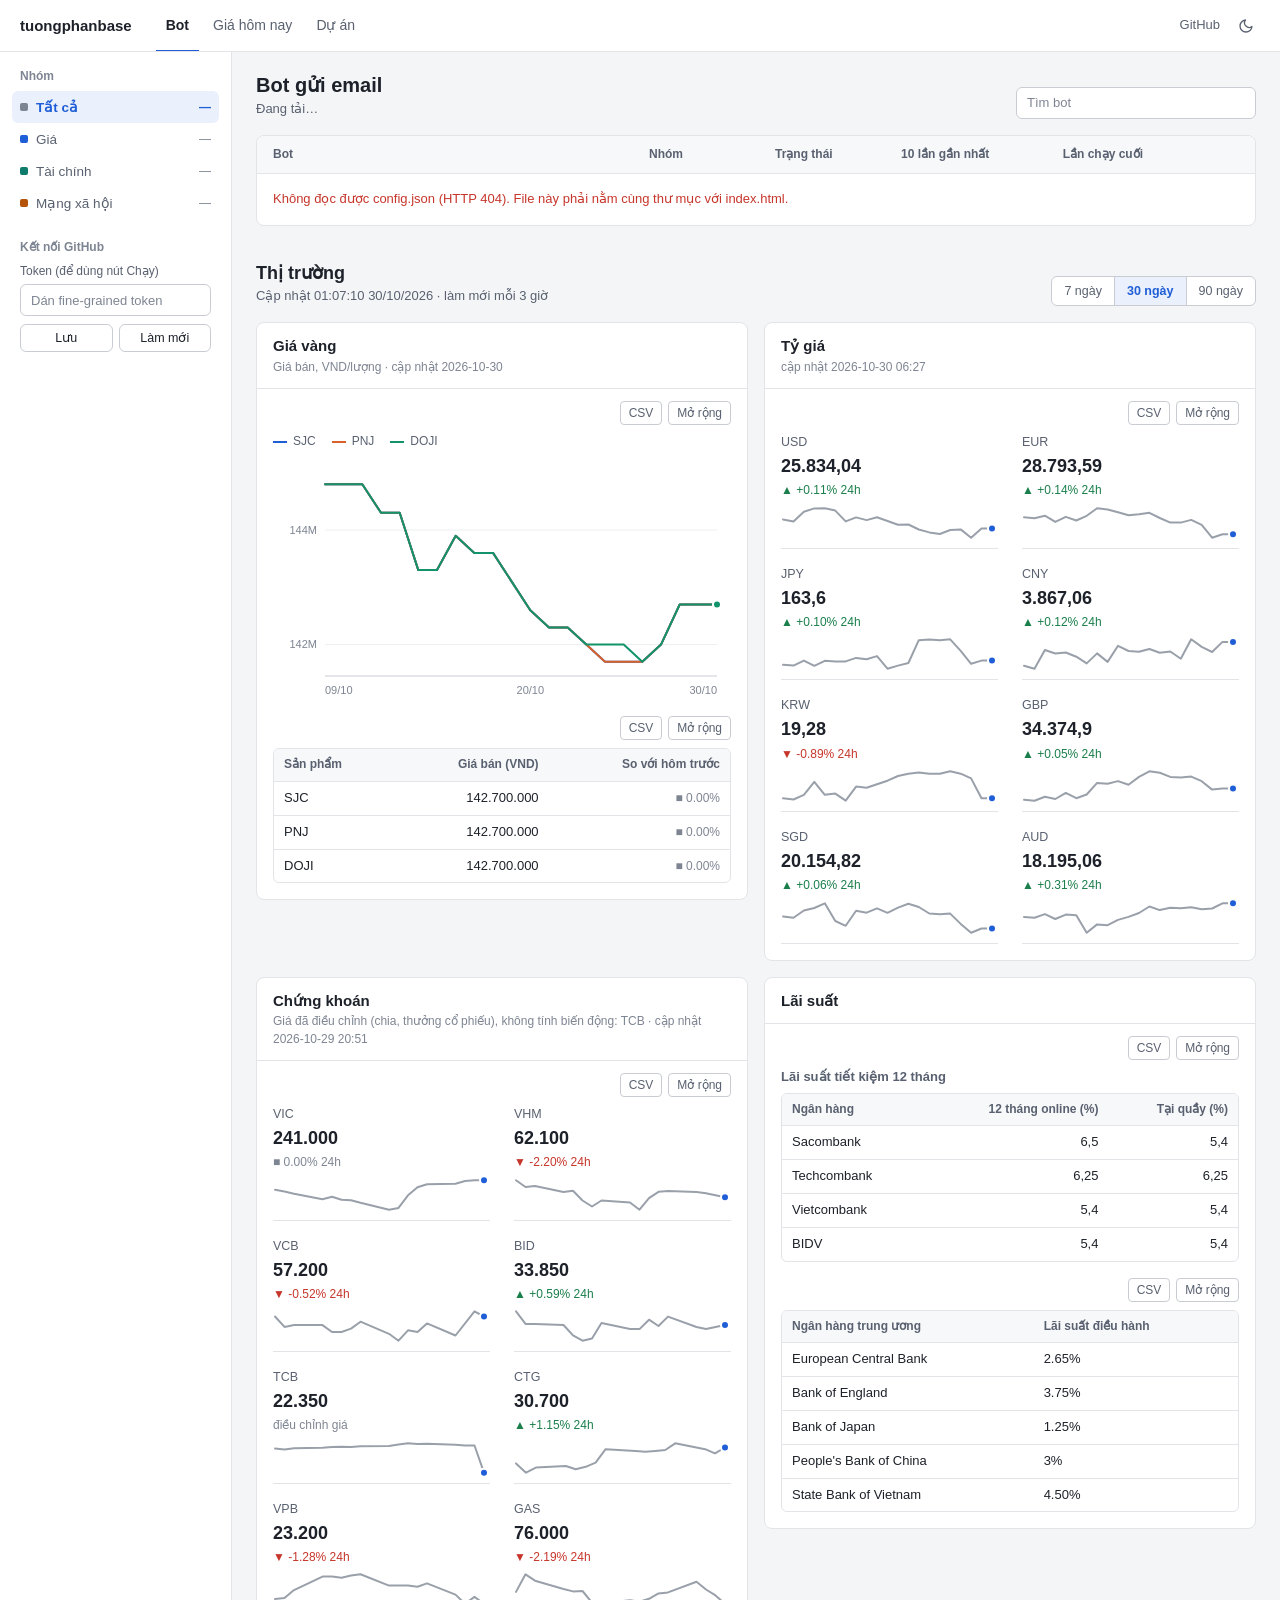
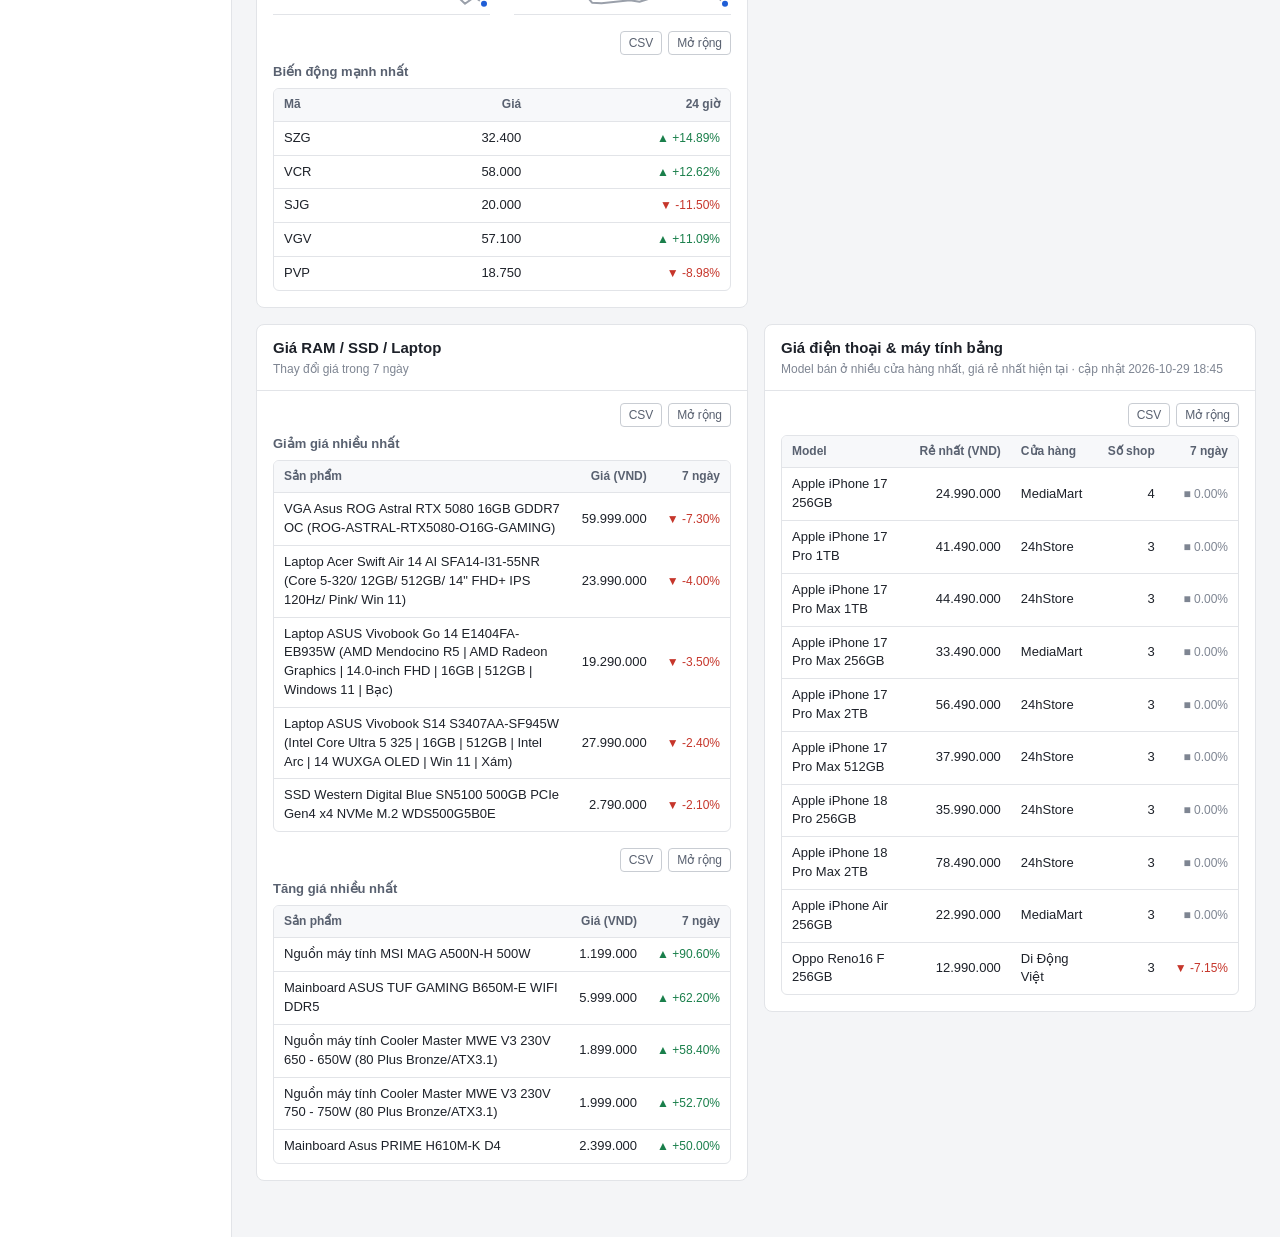
==== index.html @ ab90515a "Redesign the dashboard pages with a plainer business-app look - One app bar with Bot / Giá hôm nay /" ====
<!DOCTYPE html>
<html lang="vi">
<head>
<meta charset="UTF-8">
<meta name="viewport" content="width=device-width, initial-scale=1.0">
<title>Bot gửi email</title>
<link rel="stylesheet" href="theme.css">
<link rel="stylesheet" href="markets.css">
<style>
/* ---------- Shell: sidebar + main ---------- */
.app-shell{display:flex;align-items:flex-start;}
.sidebar{
  width:232px;flex-shrink:0;align-self:stretch;
  padding:16px 12px;background:var(--bg);border-right:1px solid var(--border);
  min-height:calc(100vh - 52px);
}
.sidebar-section + .sidebar-section{margin-top:20px;}
.sidebar-label{font-size:12px;font-weight:600;color:var(--text-tertiary);padding:0 8px;margin:0 0 6px;}
.nav-item{
  display:flex;align-items:center;gap:8px;
  height:32px;padding:0 8px;border-radius:var(--radius-md);
  font-size:13.5px;color:var(--text-secondary);cursor:pointer;text-decoration:none;user-select:none;
}
.nav-item:hover{background:var(--surface-alt);color:var(--text);}
.nav-item .dot{width:8px;height:8px;border-radius:2px;flex-shrink:0;background:var(--text-tertiary);}
.nav-item.price .dot{background:var(--cat-price);}
.nav-item.finance .dot{background:var(--cat-finance);}
.nav-item.social .dot{background:var(--cat-social);}
.nav-item.active{background:var(--brand-tint);color:var(--brand);font-weight:600;}
.nav-item .count{margin-left:auto;font-size:12px;color:var(--text-tertiary);font-variant-numeric:tabular-nums;}
.nav-item.active .count{color:var(--brand);}

.sidebar-token{padding:0 8px;}
.sidebar-token label{display:block;font-size:12px;color:var(--text-secondary);margin-bottom:4px;}
.side-actions{display:flex;gap:6px;margin-top:8px;}
.side-actions .btn{flex:1;}
.side-help{font-size:12px;color:var(--text-tertiary);margin:8px 0 0;line-height:1.45;}

.main-content{flex:1;min-width:0;}
.wrap{padding:20px 24px 56px;max-width:1240px;}

.search{width:240px;}

/* ---------- Filter tabs (mobile replacement for the sidebar) ---------- */
.filter-tabs{display:none;gap:6px;margin-bottom:12px;overflow-x:auto;}
.filter-tabs .tab{
  font-family:var(--font-body);font-size:13px;color:var(--text-secondary);
  background:var(--bg);border:1px solid var(--border-strong);border-radius:var(--radius-md);
  height:30px;padding:0 12px;cursor:pointer;white-space:nowrap;
}
.filter-tabs .tab.active{color:var(--brand);background:var(--brand-tint);border-color:var(--brand);font-weight:600;}

/* ---------- Bot table ---------- */
.table-card{background:var(--bg);border:1px solid var(--border);border-radius:var(--radius-lg);overflow:hidden;}
.table-scroll{overflow-x:auto;}
.board-wrap{min-width:760px;}
.table-head, .row{display:grid;grid-template-columns:minmax(220px,2.4fr) 110px 110px 120px 110px 76px;gap:16px;align-items:center;padding:0 16px;}
.table-head{
  height:38px;background:var(--surface-alt);border-bottom:1px solid var(--border);
  font-size:12px;font-weight:600;color:var(--text-secondary);
}
.th-sort{cursor:pointer;user-select:none;display:flex;align-items:center;gap:4px;}
.th-sort:hover{color:var(--text);}
.th-sort-right{justify-content:flex-end;}
.sort-arrow{font-size:9px;}
.th-sort.sort-active{color:var(--text);}

.row{padding-top:10px;padding-bottom:10px;border-bottom:1px solid var(--border);}
.row:last-child{border-bottom:none;}
.row:hover{background:var(--surface-alt);}

.cell-bot{min-width:0;}
.name{font-size:14px;font-weight:500;}
.name a{color:var(--text);text-decoration:none;}
.name a:hover{color:var(--brand);text-decoration:underline;}
.meta{font-size:12px;color:var(--text-tertiary);margin-top:2px;}
.skeleton{display:inline-block;height:10px;border-radius:2px;background:var(--surface-alt);vertical-align:middle;}

.mail-line{
  font-size:12px;color:var(--text-secondary);margin-top:3px;
  cursor:pointer;display:flex;align-items:center;gap:5px;max-width:100%;
}
.mail-line:hover{color:var(--brand);}
.mail-line .ico{color:var(--text-tertiary);flex-shrink:0;display:inline-flex;}
.mail-line .subj{overflow:hidden;text-overflow:ellipsis;white-space:nowrap;}
.mail-line.empty{display:none;}

.cat{display:flex;align-items:center;gap:7px;font-size:13px;color:var(--text);white-space:nowrap;}
.cat .dot{width:8px;height:8px;border-radius:2px;flex-shrink:0;background:var(--text-tertiary);}
.cat.price .dot{background:var(--cat-price);}
.cat.finance .dot{background:var(--cat-finance);}
.cat.social .dot{background:var(--cat-social);}

.history{display:flex;gap:2px;align-items:flex-end;height:16px;}
.history i{display:block;width:8px;height:16px;border-radius:1px;background:var(--border);}
.history i.success{background:var(--success);}
.history i.failure{background:var(--danger);}

.cell-time{font-size:13px;color:var(--text-secondary);text-align:right;white-space:nowrap;}
.run-btn{justify-self:end;}

.mail-panel{
  grid-column:1 / -1;display:none;
  margin:10px 0 2px;padding:12px 14px;
  background:var(--surface-alt);border:1px solid var(--border);border-radius:var(--radius-md);
  font-size:13px;line-height:1.6;
}
.mail-panel.open{display:block;}
.mail-panel .subject{color:var(--text);font-weight:600;margin-bottom:4px;}
.mail-panel .body-text{color:var(--text-secondary);white-space:pre-wrap;}
.mail-panel .sent{color:var(--text-tertiary);font-size:12px;margin-top:8px;}

.empty-state{
  display:none;text-align:center;padding:40px 24px;
  background:var(--bg);border:1px solid var(--border);border-radius:var(--radius-lg);
  font-size:13px;color:var(--text-secondary);
}
.empty-state .btn{margin-top:12px;}
.load-error{padding:16px;color:var(--danger);font-size:13px;}

/* ---------- Responsive ---------- */
@media (max-width:760px){
  .app-shell{display:flex;flex-direction:column;}
  .main-content{order:1;}
  .sidebar{order:2;width:auto;min-height:0;border-right:none;border-top:1px solid var(--border);padding:16px;}
  .board-wrap{min-width:0;}
  .table-head, .row{grid-template-columns:minmax(0,1fr) auto auto;gap:12px;padding-left:12px;padding-right:12px;}
  .col-cat, .col-hist, .col-run{display:none !important;}
  .views-section{display:none;}
  .filter-tabs{display:flex;}
  .wrap{padding:16px 16px 48px;}
  .search{width:100%;}
  .page-head > div{width:100%;}
}
</style>
</head>
<body>

<header class="appbar">
  <a class="appbar-name" href="./">tuongphanbase</a>
  <nav class="appbar-tabs" aria-label="Trang">
    <a href="./" aria-current="page">Bot</a>
    <a href="prices.html">Giá hôm nay</a>
    <a href="projects.html">Dự án</a>
  </nav>
  <div class="appbar-right">
    <a class="appbar-link" id="ghOrgLink" href="#" target="_blank" rel="noopener">GitHub</a>
    <button class="theme-toggle" id="themeToggle" title="Đổi giao diện sáng / tối" aria-label="Đổi giao diện sáng / tối">
      <svg id="themeIcon" width="16" height="16" viewBox="0 0 24 24" fill="none" stroke="currentColor" stroke-width="2" stroke-linecap="round" stroke-linejoin="round"><path d="M21 12.79A9 9 0 1 1 11.21 3 7 7 0 0 0 21 12.79z"/></svg>
    </button>
  </div>
</header>

<div class="app-shell">
  <aside class="sidebar">
    <section class="sidebar-section views-section">
      <h2 class="sidebar-label">Nhóm</h2>
      <nav>
        <a class="nav-item active" data-filter="all"><span class="dot"></span>Tất cả<span class="count" id="countAll">—</span></a>
        <a class="nav-item price" data-filter="price"><span class="dot"></span>Giá<span class="count" id="countPrice">—</span></a>
        <a class="nav-item finance" data-filter="finance"><span class="dot"></span>Tài chính<span class="count" id="countFinance">—</span></a>
        <a class="nav-item social" data-filter="social"><span class="dot"></span>Mạng xã hội<span class="count" id="countSocial">—</span></a>
      </nav>
    </section>

    <section class="sidebar-section">
      <h2 class="sidebar-label">Kết nối GitHub</h2>
      <div class="sidebar-token">
        <label for="tok">Token (để dùng nút Chạy)</label>
        <input class="input" id="tok" type="password" placeholder="Dán fine-grained token">
        <div class="side-actions">
          <button class="btn btn-sm" id="saveTok">Lưu</button>
          <button class="btn btn-sm" id="refresh">Làm mới</button>
        </div>
        <p class="side-help" id="rateInfo"></p>
        <p class="side-help" id="lastUpdated"></p>
      </div>
    </section>
  </aside>

  <main class="main-content">
  <div class="wrap">

    <div class="page-head">
      <div>
        <h1>Bot gửi email</h1>
        <div class="page-sub" id="listCount">Đang tải…</div>
      </div>
      <input class="input search" id="topSearch" type="search" placeholder="Tìm bot" aria-label="Tìm bot">
    </div>

    <div class="filter-tabs">
      <button class="tab active" data-filter="all">Tất cả</button>
      <button class="tab" data-filter="price">Giá</button>
      <button class="tab" data-filter="finance">Tài chính</button>
      <button class="tab" data-filter="social">Mạng xã hội</button>
    </div>

    <div class="table-card">
      <div class="table-scroll">
        <div class="board-wrap">
          <div class="table-head">
            <div class="th-sort" data-sort="bot">Bot<span class="sort-arrow"></span></div>
            <div class="th-sort col-cat" data-sort="category">Nhóm<span class="sort-arrow"></span></div>
            <div class="th-sort" data-sort="status">Trạng thái<span class="sort-arrow"></span></div>
            <div class="col-hist">10 lần gần nhất</div>
            <div class="th-sort th-sort-right" data-sort="time">Lần chạy cuối<span class="sort-arrow"></span></div>
            <div class="col-run"></div>
          </div>
          <div id="board">
            <!-- rows injected here -->
          </div>
        </div>
      </div>
    </div>
    <div class="empty-state" id="emptyState">
      <div>Không có bot nào khớp<span id="emptyStateDetail"></span>.</div>
      <button class="btn btn-sm" id="clearFiltersBtn">Xoá bộ lọc</button>
    </div>

    <section class="markets" id="markets" aria-labelledby="marketsTitle">
      <div class="page-head">
        <div>
          <h2 class="markets-title" id="marketsTitle">Thị trường</h2>
          <div class="page-sub" id="marketsUpdated">Đang tải…</div>
        </div>
        <div class="range-tabs" role="group" aria-label="Khoảng thời gian">
          <button data-range="7" aria-pressed="false">7 ngày</button>
          <button data-range="30" aria-pressed="true">30 ngày</button>
          <button data-range="90" aria-pressed="false">90 ngày</button>
        </div>
      </div>
      <div id="mSections"></div>
    </section>

  </div>
  </main>
</div>

<script>
/* ============================================================
   Theme — runs first, before anything else, to minimize any
   flash of the wrong theme.
   ============================================================ */
const MOON_ICON = '<path d="M21 12.79A9 9 0 1 1 11.21 3 7 7 0 0 0 21 12.79z"/>';
const SUN_ICON = '<circle cx="12" cy="12" r="5"/><line x1="12" y1="1" x2="12" y2="3"/><line x1="12" y1="21" x2="12" y2="23"/><line x1="4.22" y1="4.22" x2="5.64" y2="5.64"/><line x1="18.36" y1="18.36" x2="19.78" y2="19.78"/><line x1="1" y1="12" x2="3" y2="12"/><line x1="21" y1="12" x2="23" y2="12"/><line x1="4.22" y1="19.78" x2="5.64" y2="18.36"/><line x1="18.36" y1="5.64" x2="19.78" y2="4.22"/>';

function applyTheme(theme){
  document.documentElement.setAttribute('data-theme', theme);
  document.getElementById('themeIcon').innerHTML = theme === 'dark' ? SUN_ICON : MOON_ICON;
  localStorage.setItem('fleet_theme', theme);
}
applyTheme(localStorage.getItem('fleet_theme') || (window.matchMedia('(prefers-color-scheme: dark)').matches ? 'dark' : 'light'));
document.getElementById('themeToggle').addEventListener('click', () => {
  applyTheme(document.documentElement.getAttribute('data-theme') === 'dark' ? 'light' : 'dark');
});

/* ============================================================
   State — populated once config.json loads. index.html itself
   never needs editing to add/remove/relabel a bot.
   ============================================================ */
let OWNER, REPOS;
let currentFilter = localStorage.getItem('fleet_filter') || 'all';
let searchQuery = localStorage.getItem('fleet_search') || '';

const CATEGORY_LABELS = { price: 'Giá', finance: 'Tài chính', social: 'Mạng xã hội' };

const board    = document.getElementById('board');
const tokInput = document.getElementById('tok');
const rateInfo = document.getElementById('rateInfo');

/* ============================================================
   Boot
   ============================================================ */
async function loadConfig(){
  try{
    const res = await fetch('./config.json?_=' + Date.now());
    if(!res.ok) throw new Error(`HTTP ${res.status}`);
    const cfg = await res.json();
    OWNER = cfg.owner;
    REPOS = cfg.repos || [];

    document.getElementById('ghOrgLink').href = `https://github.com/${OWNER}`;
    updateSidebarCounts();
    renderAll();
    updateLastRefreshed();

    setInterval(() => {
      REPOS.forEach(loadRepo);
      REPOS.forEach(loadLatestEmail);
      updateLastRefreshed();
    }, 5 * 60 * 1000);
  }catch(e){
    board.innerHTML = `<div class="load-error">Không đọc được config.json (${escapeHtml(e.message)}). File này phải nằm cùng thư mục với index.html.</div>`;
  }
}

/* ============================================================
   Controls: token persistence, search, filters, keyboard
   ============================================================ */
tokInput.value = localStorage.getItem('gh_pat') || '';
document.getElementById('saveTok').addEventListener('click', () => {
  localStorage.setItem('gh_pat', tokInput.value.trim());
  renderAll();
});
document.getElementById('refresh').addEventListener('click', renderAll);

function setFilter(filter){
  currentFilter = filter;
  localStorage.setItem('fleet_filter', filter);
  document.querySelectorAll('[data-filter]').forEach(el => {
    el.classList.toggle('active', el.dataset.filter === filter);
  });
  applyFilter();
}
document.querySelectorAll('[data-filter]').forEach(el => {
  el.addEventListener('click', () => setFilter(el.dataset.filter));
});
if(currentFilter !== 'all'){
  document.querySelectorAll('[data-filter]').forEach(el => {
    el.classList.toggle('active', el.dataset.filter === currentFilter);
  });
}

document.getElementById('topSearch').value = searchQuery;
document.getElementById('topSearch').addEventListener('input', (e) => {
  searchQuery = e.target.value.trim().toLowerCase();
  localStorage.setItem('fleet_search', searchQuery);
  applyFilter();
});
document.getElementById('clearFiltersBtn').addEventListener('click', () => {
  searchQuery = '';
  localStorage.setItem('fleet_search', '');
  document.getElementById('topSearch').value = '';
  setFilter('all');
});
document.addEventListener('keydown', (e) => {
  if((e.ctrlKey || e.metaKey) && e.key.toLowerCase() === 'k'){
    e.preventDefault();
    const box = document.getElementById('topSearch');
    box.focus();
    box.select();
  }
});

function applyFilter(){
  let visible = 0;
  document.querySelectorAll('.row').forEach(row => {
    const matchesCategory = (currentFilter === 'all' || row.dataset.category === currentFilter);
    const matchesSearch = !searchQuery || row.id.toLowerCase().includes(searchQuery);
    const show = matchesCategory && matchesSearch;
    row.style.display = show ? '' : 'none';
    if(show) visible++;
  });

  const total = REPOS ? REPOS.length : 0;
  const healthy = document.querySelectorAll('.status-cell.success').length;
  const countText = visible === total ? `${total} bot` : `${visible} / ${total} bot`;
  const listCount = document.getElementById('listCount');
  if(listCount) listCount.textContent = `${countText} · ${healthy} chạy tốt ở lần gần nhất`;

  const emptyState = document.getElementById('emptyState');
  const tableCard = document.querySelector('.table-card');
  if(visible === 0){
    const bits = [];
    if(currentFilter !== 'all') bits.push(`nhóm "${CATEGORY_LABELS[currentFilter] || currentFilter}"`);
    if(searchQuery) bits.push(`từ khoá "${searchQuery}"`);
    document.getElementById('emptyStateDetail').textContent = bits.length ? ` với ${bits.join(' và ')}` : '';
    emptyState.style.display = 'block';
    if(tableCard) tableCard.style.display = 'none';
  }else{
    emptyState.style.display = 'none';
    if(tableCard) tableCard.style.display = '';
  }
}

/* ============================================================
   Column sorting
   ============================================================ */
let currentSort = JSON.parse(localStorage.getItem('fleet_sort') || 'null') || { field: null, dir: 'asc' };

function sortValue(row, field){
  if(field === 'bot') return row.id.toLowerCase();
  if(field === 'category') return (row.dataset.category || '').toLowerCase();
  if(field === 'status') return Number(row.dataset.statusSort ?? 9);
  if(field === 'time') return Number(row.dataset.timeSort ?? 0);
  return '';
}

function applySort(){
  if(!currentSort.field) return;
  const rows = Array.from(document.querySelectorAll('.row'));
  const dir = currentSort.dir === 'asc' ? 1 : -1;
  rows.sort((a, b) => {
    const va = sortValue(a, currentSort.field), vb = sortValue(b, currentSort.field);
    if(va < vb) return -1 * dir;
    if(va > vb) return 1 * dir;
    return 0;
  });
  rows.forEach(r => board.appendChild(r));
  updateSortIndicators();
}

function updateSortIndicators(){
  document.querySelectorAll('.th-sort').forEach(th => {
    const active = th.dataset.sort === currentSort.field;
    th.classList.toggle('sort-active', active);
    th.querySelector('.sort-arrow').textContent = active ? (currentSort.dir === 'asc' ? '▲' : '▼') : '';
  });
}

document.querySelectorAll('.th-sort').forEach(th => {
  th.addEventListener('click', () => {
    const field = th.dataset.sort;
    currentSort = (currentSort.field === field)
      ? { field, dir: currentSort.dir === 'asc' ? 'desc' : 'asc' }
      : { field, dir: 'asc' };
    localStorage.setItem('fleet_sort', JSON.stringify(currentSort));
    applySort();
  });
});

/* ============================================================
   Sidebar / overview numbers
   ============================================================ */
function updateSidebarCounts(){
  const counts = { price: 0, finance: 0, social: 0 };
  REPOS.forEach(r => { if(counts[r.category] !== undefined) counts[r.category]++; });
  document.getElementById('countAll').textContent = REPOS.length;
  document.getElementById('countPrice').textContent = counts.price;
  document.getElementById('countFinance').textContent = counts.finance;
  document.getElementById('countSocial').textContent = counts.social;
}

function refreshStats(){
  applyFilter(); // re-derives the "N bot · N chạy tốt" line as each repo's status resolves
}

function updateLastRefreshed(){
  const el = document.getElementById('lastUpdated');
  if(el) el.textContent = `Cập nhật lúc ${new Date().toLocaleTimeString('vi-VN', {hour:'2-digit', minute:'2-digit'})}, tự làm mới mỗi 5 phút.`;
}

/* ============================================================
   Small helpers
   ============================================================ */
function timeAgo(iso){
  if(!iso) return '—';
  const s = Math.floor((Date.now() - new Date(iso).getTime())/1000);
  if(s < 60) return 'vừa xong';
  const m = Math.floor(s/60); if(m < 60) return `${m} phút trước`;
  const h = Math.floor(m/60); if(h < 24) return `${h} giờ trước`;
  const d = Math.floor(h/24); return `${d} ngày trước`;
}

function escapeHtml(str){
  const div = document.createElement('div');
  div.textContent = str;
  return div.innerHTML;
}

const EVENT_LABELS = { schedule: 'theo lịch', workflow_dispatch: 'chạy tay', push: 'sau khi push', workflow_run: 'sau workflow khác' };
const CONCLUSION_LABELS = { cancelled: 'Đã huỷ', skipped: 'Bỏ qua', timed_out: 'Quá giờ', neutral: 'Không rõ', action_required: 'Cần xử lý', stale: 'Quá cũ' };

function conclusionInfo(run){
  if(!run) return {cls:'unknown', label:'Chưa chạy'};
  if(run.status !== 'completed') return {cls:'pending', label: run.status === 'queued' ? 'Đang chờ' : 'Đang chạy'};
  if(run.conclusion === 'success') return {cls:'success', label:'Thành công'};
  if(run.conclusion === 'failure') return {cls:'failure', label:'Lỗi'};
  return {cls:'unknown', label: CONCLUSION_LABELS[run.conclusion] || run.conclusion || 'Không rõ'};
}

function historyBars(runs){
  const last10 = runs.slice(0, 10).reverse();
  const bars = last10.map(r => {
    const cls = r.status !== 'completed' ? '' : (r.conclusion === 'success' ? 'success' : 'failure');
    const when = new Date(r.run_started_at || r.created_at).toLocaleString('vi-VN');
    return `<i class="${cls}" title="${escapeHtml(when)}: ${escapeHtml(conclusionInfo(r).label)}"></i>`;
  });
  while(bars.length < 10) bars.unshift('<i></i>');
  return bars.join('');
}

/* ============================================================
   Row rendering
   ============================================================ */
function rowSkeleton(repo){
  const cat = repo.category || 'none';
  return `
  <div class="row" id="row-${repo.name}" data-category="${cat}">
    <div class="cell-bot">
      <div class="name"><a href="https://github.com/${OWNER}/${repo.name}" target="_blank" rel="noopener">${repo.name}</a></div>
      <div class="meta"><span class="skeleton" style="width:110px"></span></div>
      <div class="mail-line empty" id="mail-line-${repo.name}" tabindex="0" role="button" aria-expanded="false"><span class="ico"><svg width="12" height="12" viewBox="0 0 24 24" fill="none" stroke="currentColor" stroke-width="2.25" stroke-linecap="round" stroke-linejoin="round"><rect x="2" y="4" width="20" height="16" rx="2"/><path d="m22 7-10 5L2 7"/></svg></span><span class="subj"></span></div>
    </div>
    <div class="cat col-cat ${cat}"><span class="dot"></span>${CATEGORY_LABELS[repo.category] || repo.category || '—'}</div>
    <div class="status-cell"><span class="skeleton" style="width:64px"></span></div>
    <div class="history col-hist"></div>
    <div class="cell-time">—</div>
    <button class="btn btn-sm run-btn col-run" disabled>Chạy</button>
    <div class="mail-panel" id="mail-panel-${repo.name}"></div>
  </div>`;
}

function renderAll(){
  board.innerHTML = REPOS.map(rowSkeleton).join('');
  applyFilter();
  updateSortIndicators();
  REPOS.forEach(loadRepo);
  REPOS.forEach(loadLatestEmail);
}

/* ============================================================
   GitHub Actions: status + trigger
   ============================================================ */
async function fetchRuns(repo){
  const url = repo.workflow
    ? `https://api.github.com/repos/${OWNER}/${repo.name}/actions/workflows/${repo.workflow}/runs?per_page=10`
    : `https://api.github.com/repos/${OWNER}/${repo.name}/actions/runs?per_page=10`;
  const res = await fetch(url, { headers: { 'Accept': 'application/vnd.github+json' }});
  const remaining = res.headers.get('x-ratelimit-remaining');
  if(remaining) rateInfo.textContent = `GitHub API còn ${remaining} lượt gọi trong giờ này.`;
  if(!res.ok) throw new Error(`${res.status}`);
  const data = await res.json();
  return data.workflow_runs || [];
}

async function loadRepo(repo){
  const row = document.getElementById(`row-${repo.name}`);
  try{
    const runs = await fetchRuns(repo);
    const latest = runs[0];
    const info = conclusionInfo(latest);
    row.querySelector('.meta').textContent = latest ? `#${latest.run_number} · ${EVENT_LABELS[latest.event] || latest.event}` : 'chưa có lần chạy nào';
    const statusCell = row.querySelector('.status-cell');
    statusCell.className = `tag status-cell ${info.cls}`;
    statusCell.textContent = info.label;
    row.querySelector('.cell-time').textContent = latest ? timeAgo(latest.run_started_at || latest.created_at) : '—';
    row.querySelector('.history').innerHTML = historyBars(runs);
    row.dataset.statusSort = ({failure:0, pending:1, unknown:2, success:3})[info.cls] ?? 2;
    row.dataset.timeSort = latest ? new Date(latest.run_started_at || latest.created_at).getTime() : 0;
    const btn = row.querySelector('.run-btn');
    btn.disabled = false;
    btn.addEventListener('click', () => triggerRun(repo, btn));
  }catch(e){
    row.querySelector('.meta').textContent = `không tải được (${e.message})`;
    const statusCell = row.querySelector('.status-cell');
    statusCell.className = 'tag status-cell unknown';
    statusCell.textContent = 'Không có dữ liệu';
    row.dataset.statusSort = 2;
    row.dataset.timeSort = 0;
  }
  refreshStats();
  applySort();
}

async function triggerRun(repo, btn){
  const token = localStorage.getItem('gh_pat');
  if(!token){
    alert('Hãy dán token vào ô "Token" ở cột bên trái rồi bấm "Lưu" trước. Cần fine-grained token có quyền Actions: Read and write (hoặc classic token có quyền repo).');
    return;
  }
  btn.disabled = true; btn.textContent = 'Đang gửi…';
  try{
    const res = await fetch(`https://api.github.com/repos/${OWNER}/${repo.name}/actions/workflows/${repo.workflow}/dispatches`, {
      method: 'POST',
      headers: {
        'Accept': 'application/vnd.github+json',
        'Authorization': `Bearer ${token}`
      },
      body: JSON.stringify({ ref: 'main' })
    });
    if(res.status === 204){
      btn.textContent = 'Đã gửi lệnh';
      setTimeout(() => loadRepo(repo), 3000);
    } else if(res.status === 401){
      btn.textContent = 'Sai token';
      btn.title = '401: token bị từ chối. Kiểm tra token được dán đủ, không thừa dấu cách và chưa hết hạn.';
    } else if(res.status === 403){
      btn.textContent = 'Không có quyền';
      btn.title = '403: token hợp lệ nhưng thiếu quyền Actions: Read and write trên repo này.';
    } else if(res.status === 404){
      btn.textContent = 'Không tìm thấy';
      btn.title = '404: repo không nằm trong danh sách repo của token, hoặc tên workflow trong config.json không khớp với file trong .github/workflows/.';
    } else {
      btn.textContent = `Lỗi ${res.status}`;
    }
  }catch(e){
    btn.textContent = 'Lỗi';
  }
  setTimeout(() => { btn.disabled = false; btn.textContent = 'Chạy'; }, 2500);
}

/* ============================================================
   Last-sent email, read from each repo's own latest.json
   ============================================================ */
async function loadLatestEmail(repo){
  const lineEl  = document.getElementById(`mail-line-${repo.name}`);
  const panelEl = document.getElementById(`mail-panel-${repo.name}`);
  try{
    const res = await fetch(`https://raw.githubusercontent.com/${OWNER}/${repo.name}/main/latest.json?_=${Date.now()}`);
    if(!res.ok) throw new Error('not found');
    const data = await res.json();
    const subject = data.subject || '(không có tiêu đề)';
    const body    = data.preview || data.body || '(không lưu nội dung)';
    const sentAt  = data.sent_at || data.timestamp || null;

    lineEl.classList.remove('empty');
    lineEl.querySelector('.subj').textContent = subject;
    lineEl.title = 'Bấm để xem email đã gửi';
    panelEl.innerHTML = `
      <div class="subject">${escapeHtml(subject)}</div>
      <div class="body-text">${escapeHtml(body)}</div>
      <div class="sent">Gửi ${sentAt ? timeAgo(sentAt) : '—'}</div>
    `;
    const toggle = () => {
      const isOpen = panelEl.classList.toggle('open');
      lineEl.setAttribute('aria-expanded', isOpen ? 'true' : 'false');
    };
    lineEl.onclick = toggle;
    lineEl.onkeydown = (e) => {
      if(e.key === 'Enter' || e.key === ' '){ e.preventDefault(); toggle(); }
    };
  }catch(e){
    // No latest.json in this repo: leave the line hidden rather than repeat "nothing here" on every row.
    lineEl.classList.add('empty');
  }
}

loadConfig();
</script>

<script src="markets.js"></script>
<script>Markets.mount({sections: document.getElementById("mSections"), updated: document.getElementById("marketsUpdated"), tabs: document.querySelectorAll(".range-tabs button")});</script>
</body>
</html>
---- theme.css ----
/* Shared colours, fonts, sizes and page chrome for every page of the dashboard. */
/* ---------- Design tokens ---------- */
:root{
  --bg:            #FFFFFF;  /* panels, tables */
  --canvas:        #F4F5F7;  /* page background */
  --surface-alt:   #F7F8FA;  /* table headers, hover rows, inputs */
  --border:        #E2E4E8;
  --border-strong: #C9CDD3;

  --text:          #1D2129;
  --text-secondary:#596170;
  --text-tertiary: #7E8592;

  --brand:         #1F5ED6;
  --brand-dark:    #174BB0;
  --brand-tint:    #EBF1FC;
  --success:       #1A7F4B;
  --success-tint:  #E5F3EB;
  --danger:        #C6362B;
  --danger-tint:   #FBE9E7;
  --warning:       #9A5B06;
  --warning-tint:  #FCF2DF;

  --cat-price:    #1F5ED6;
  --cat-finance:  #0F7B6C;
  --cat-social:   #B4540A;

  --radius-sm: 4px;
  --radius-md: 6px;
  --radius-lg: 8px;
  --radius-pill: 4px;

  --shadow-card: none;
  --focus-ring: rgba(31,94,214,.18);

  --font-display: -apple-system, BlinkMacSystemFont, "Segoe UI", Roboto, "Helvetica Neue", Arial, sans-serif;
  --font-body:    -apple-system, BlinkMacSystemFont, "Segoe UI", Roboto, "Helvetica Neue", Arial, sans-serif;
}

html[data-theme="dark"]{
  --bg:            #1B1D21;
  --canvas:        #121316;
  --surface-alt:   #23262B;
  --border:        #2F3238;
  --border-strong: #454951;

  --text:          #E8EAED;
  --text-secondary:#A3A9B3;
  --text-tertiary: #858B96;

  --brand:         #6B9BF0;
  --brand-dark:    #8EB3F4;
  --brand-tint:    #1E2A40;
  --success:       #4CC38A;
  --success-tint:  #17301F;
  --danger:        #EC6A5E;
  --danger-tint:   #3A1D1A;
  --warning:       #E0A43B;
  --warning-tint:  #33270F;

  --cat-price:    #6B9BF0;
  --cat-finance:  #3DBFA9;
  --cat-social:   #E39A55;

  --focus-ring: rgba(107,155,240,.25);
}

/* ---------- Base ---------- */
*{box-sizing:border-box;}
html{-webkit-text-size-adjust:100%;}
body{
  margin:0;background:var(--canvas);color:var(--text);
  font-family:var(--font-body);font-size:14px;line-height:1.45;
}
:focus-visible{outline:2px solid var(--brand);outline-offset:2px;}
@media (prefers-reduced-motion: reduce){
  *{animation-duration:.001ms !important;transition-duration:.001ms !important;}
}
a{color:var(--brand);}

/* ---------- App bar, the same on every page ---------- */
.appbar{
  display:flex;align-items:stretch;gap:24px;
  height:52px;padding:0 20px;
  background:var(--bg);border-bottom:1px solid var(--border);
  position:sticky;top:0;z-index:10;
}
.appbar-name{
  display:flex;align-items:center;
  font-size:15px;font-weight:600;color:var(--text);text-decoration:none;white-space:nowrap;
}
.appbar-tabs{display:flex;align-items:stretch;gap:4px;overflow-x:auto;scrollbar-width:none;}
.appbar-tabs::-webkit-scrollbar{display:none;}
.appbar-tabs a{
  display:flex;align-items:center;padding:0 10px;
  font-size:14px;color:var(--text-secondary);text-decoration:none;white-space:nowrap;
  border-bottom:2px solid transparent;margin-bottom:-1px;
}
.appbar-tabs a:hover{color:var(--text);}
.appbar-tabs a[aria-current="page"]{color:var(--text);font-weight:600;border-bottom-color:var(--brand);}
.appbar-right{margin-left:auto;display:flex;align-items:center;gap:12px;}
.appbar-link{font-size:13px;color:var(--text-secondary);text-decoration:none;white-space:nowrap;}
.appbar-link:hover{color:var(--text);}
.theme-toggle{
  background:none;border:none;cursor:pointer;color:var(--text-secondary);
  display:flex;align-items:center;padding:6px;border-radius:var(--radius-sm);
}
.theme-toggle:hover{color:var(--text);background:var(--surface-alt);}

/* ---------- Page heading ---------- */
.page-head{display:flex;align-items:flex-end;justify-content:space-between;gap:12px 16px;flex-wrap:wrap;margin-bottom:16px;}
.page-head h1{font-size:20px;font-weight:600;line-height:1.3;margin:0;}
.page-sub{font-size:13px;color:var(--text-secondary);margin-top:2px;}

/* ---------- Controls ---------- */
.btn{
  display:inline-flex;align-items:center;justify-content:center;gap:6px;
  height:32px;padding:0 12px;
  font-family:var(--font-body);font-size:13px;font-weight:500;line-height:1;white-space:nowrap;
  color:var(--text);background:var(--bg);
  border:1px solid var(--border-strong);border-radius:var(--radius-md);
  cursor:pointer;text-decoration:none;
}
.btn:hover{background:var(--surface-alt);}
.btn:disabled{opacity:.5;cursor:not-allowed;background:var(--bg);}
.btn-primary{color:#fff;background:var(--brand);border-color:var(--brand);}
.btn-primary:hover{background:var(--brand-dark);border-color:var(--brand-dark);}
.btn-sm{height:28px;padding:0 10px;font-size:12.5px;}

.input{
  height:32px;padding:0 10px;width:100%;
  font-family:var(--font-body);font-size:13px;color:var(--text);
  background:var(--bg);border:1px solid var(--border-strong);border-radius:var(--radius-md);
}
.input::placeholder{color:var(--text-tertiary);}
.input:focus{outline:none;border-color:var(--brand);box-shadow:0 0 0 3px var(--focus-ring);}

/* Segmented control, e.g. 7 / 30 / 90 days */
.range-tabs{display:inline-flex;border:1px solid var(--border-strong);border-radius:var(--radius-md);overflow:hidden;background:var(--bg);}
.range-tabs button{
  font-family:var(--font-body);font-size:12.5px;font-weight:500;color:var(--text-secondary);
  background:transparent;border:none;border-left:1px solid var(--border-strong);
  height:28px;padding:0 12px;cursor:pointer;
}
.range-tabs button:first-child{border-left:none;}
.range-tabs button:hover{color:var(--text);background:var(--surface-alt);}
.range-tabs button[aria-pressed="true"]{color:var(--brand);background:var(--brand-tint);font-weight:600;}

/* Status tag: tinted rectangle */
.tag{
  display:inline-block;font-size:12px;font-weight:500;line-height:20px;
  padding:0 8px;border-radius:var(--radius-sm);white-space:nowrap;
  background:var(--surface-alt);color:var(--text-secondary);
}
.tag.success{background:var(--success-tint);color:var(--success);}
.tag.failure{background:var(--danger-tint);color:var(--danger);}
.tag.warning{background:var(--warning-tint);color:var(--warning);}

@media (max-width:640px){
  .appbar{gap:12px;padding:0 12px;}
  .appbar-link{display:none;}
}
---- markets.css ----
/* ---------- Markets (charts from data/summary.json) ---------- */
:root{
  --series-1:#1F5ED6; --series-2:#D9622B; --series-3:#12936B; --series-4:#7A52C7; --series-5:#B98A0C;
  --spark:#9AA0AA; --grid:#ECEEF1; --axis:#C9CDD3;
}
html[data-theme="dark"]{
  --series-1:#6B9BF0; --series-2:#E4824F; --series-3:#3DBF8F; --series-4:#A58BEA; --series-5:#D9B13F;
  --spark:#6E747E; --grid:#262A30; --axis:#3D424A;
}
.markets{margin-top:36px;}
.markets-title{font-size:18px;font-weight:600;line-height:1.3;margin:0;}
.markets-sub{font-size:13px;color:var(--text-secondary);margin:0;}

#mSections{display:grid;grid-template-columns:repeat(auto-fit,minmax(min(100%,460px),1fr));gap:16px;align-items:start;}

.m-card{background:var(--bg);border:1px solid var(--border);border-radius:var(--radius-lg);min-width:0;}
.m-card-head{display:flex;align-items:center;justify-content:space-between;gap:8px;padding:12px 16px;border-bottom:1px solid var(--border);}
.m-card h2{font-size:15px;font-weight:600;margin:0;color:var(--text);}
.m-card .m-note{font-size:12px;color:var(--text-tertiary);margin:2px 0 0;}
.m-body{padding:12px 16px 16px;}
.m-empty{font-size:13px;color:var(--text-tertiary);padding:4px 0;}

.m-grid{display:grid;grid-template-columns:repeat(auto-fill,minmax(150px,1fr));gap:16px 24px;}
.tile{min-width:0;padding-bottom:4px;border-bottom:1px solid var(--border);}
.tile .t-label{font-size:12.5px;color:var(--text-secondary);}
.tile .t-value{font-size:18px;font-weight:600;color:var(--text);margin-top:2px;white-space:nowrap;overflow:hidden;text-overflow:ellipsis;font-variant-numeric:tabular-nums;}
.delta{font-size:12px;font-weight:500;white-space:nowrap;font-variant-numeric:tabular-nums;}
.delta.up{color:var(--success);} .delta.down{color:var(--danger);} .delta.flat{color:var(--text-tertiary);}

.chart{position:relative;width:100%;}
.chart svg{display:block;width:100%;overflow:visible;}
.chart:focus-visible{outline:2px solid var(--brand);outline-offset:4px;border-radius:var(--radius-sm);}
.chart .tick{font-family:var(--font-body);font-size:11px;fill:var(--text-tertiary);font-variant-numeric:tabular-nums;}
.chart .end-label{font-family:var(--font-body);font-size:12px;fill:var(--text-secondary);}
.m-tip{
  position:absolute;pointer-events:none;z-index:5;min-width:120px;
  background:var(--bg);border:1px solid var(--border-strong);border-radius:var(--radius-md);
  box-shadow:0 2px 8px rgba(16,24,40,.10);padding:8px 10px;
  font-size:12px;color:var(--text-secondary);display:none;
}
.m-tip .tip-date{font-size:11px;color:var(--text-tertiary);margin-bottom:4px;}
.m-tip .tip-row{display:flex;align-items:center;gap:6px;white-space:nowrap;}
.m-tip .tip-row b{color:var(--text);font-weight:600;font-variant-numeric:tabular-nums;}
.m-tip .key{display:inline-block;width:12px;height:2px;flex-shrink:0;}
.legend{display:flex;flex-wrap:wrap;gap:6px 16px;margin:0 0 10px;font-size:12px;color:var(--text-secondary);}
.legend span{display:inline-flex;align-items:center;gap:6px;}
.legend .key{display:inline-block;width:14px;height:2px;}

.m-table-wrap{overflow-x:auto;border:1px solid var(--border);border-radius:var(--radius-md);}
.m-table{width:100%;border-collapse:collapse;font-size:13px;}
.m-table th{
  text-align:left;font-size:12px;font-weight:600;color:var(--text-secondary);
  background:var(--surface-alt);padding:7px 10px;border-bottom:1px solid var(--border);white-space:nowrap;
}
.m-table td{padding:7px 10px;border-bottom:1px solid var(--border);color:var(--text);overflow-wrap:break-word;}
.m-table tr:last-child td{border-bottom:none;}
.m-table tbody tr:hover td{background:var(--surface-alt);}
.m-table .num{text-align:right;font-variant-numeric:tabular-nums;white-space:nowrap;}
.m-table td.num{overflow-wrap:normal;}
.m-table a{color:var(--text);text-decoration:none;}
.m-table a:hover{color:var(--brand);text-decoration:underline;}
.m-two{display:grid;grid-template-columns:1fr 1fr;gap:16px;}
details.m-data{margin-top:10px;font-size:12px;color:var(--text-secondary);}
details.m-data summary{cursor:pointer;}
@media (max-width:760px){ .m-two{grid-template-columns:1fr;} }

.m-block{position:relative;}
.m-block + .m-block{margin-top:16px;}
.m-tools{display:flex;justify-content:flex-end;gap:6px;margin:0 0 8px;}
.m-tool{
  font-family:var(--font-body);font-size:12px;font-weight:500;color:var(--text-secondary);
  background:var(--bg);border:1px solid var(--border-strong);border-radius:var(--radius-sm);
  height:24px;padding:0 8px;cursor:pointer;line-height:1;
}
.m-tool:hover{color:var(--text);background:var(--surface-alt);}
.m-block > .m-tool{margin-top:8px;}
a.m-tool{text-decoration:none;display:inline-flex;align-items:center;}
.m-caption{font-size:13px;font-weight:600;color:var(--text-secondary);margin:0 0 6px;}
.m-sub{font-size:13px;font-weight:600;color:var(--text-secondary);margin:14px 0 2px;}

.m-dialog{
  width:min(1100px,calc(100vw - 24px));max-height:calc(100vh - 24px);padding:0;
  border:1px solid var(--border);border-radius:var(--radius-lg);background:var(--bg);color:var(--text);
}
.m-dialog::backdrop{background:rgba(15,18,24,.45);}
.m-dialog-head{display:flex;align-items:center;gap:8px;padding:12px 16px;border-bottom:1px solid var(--border);position:sticky;top:0;background:var(--bg);z-index:2;}
.m-dialog-head h2{font-size:16px;font-weight:600;margin:0;flex:1;}
.m-dialog-body{padding:16px 16px 20px;overflow:auto;}
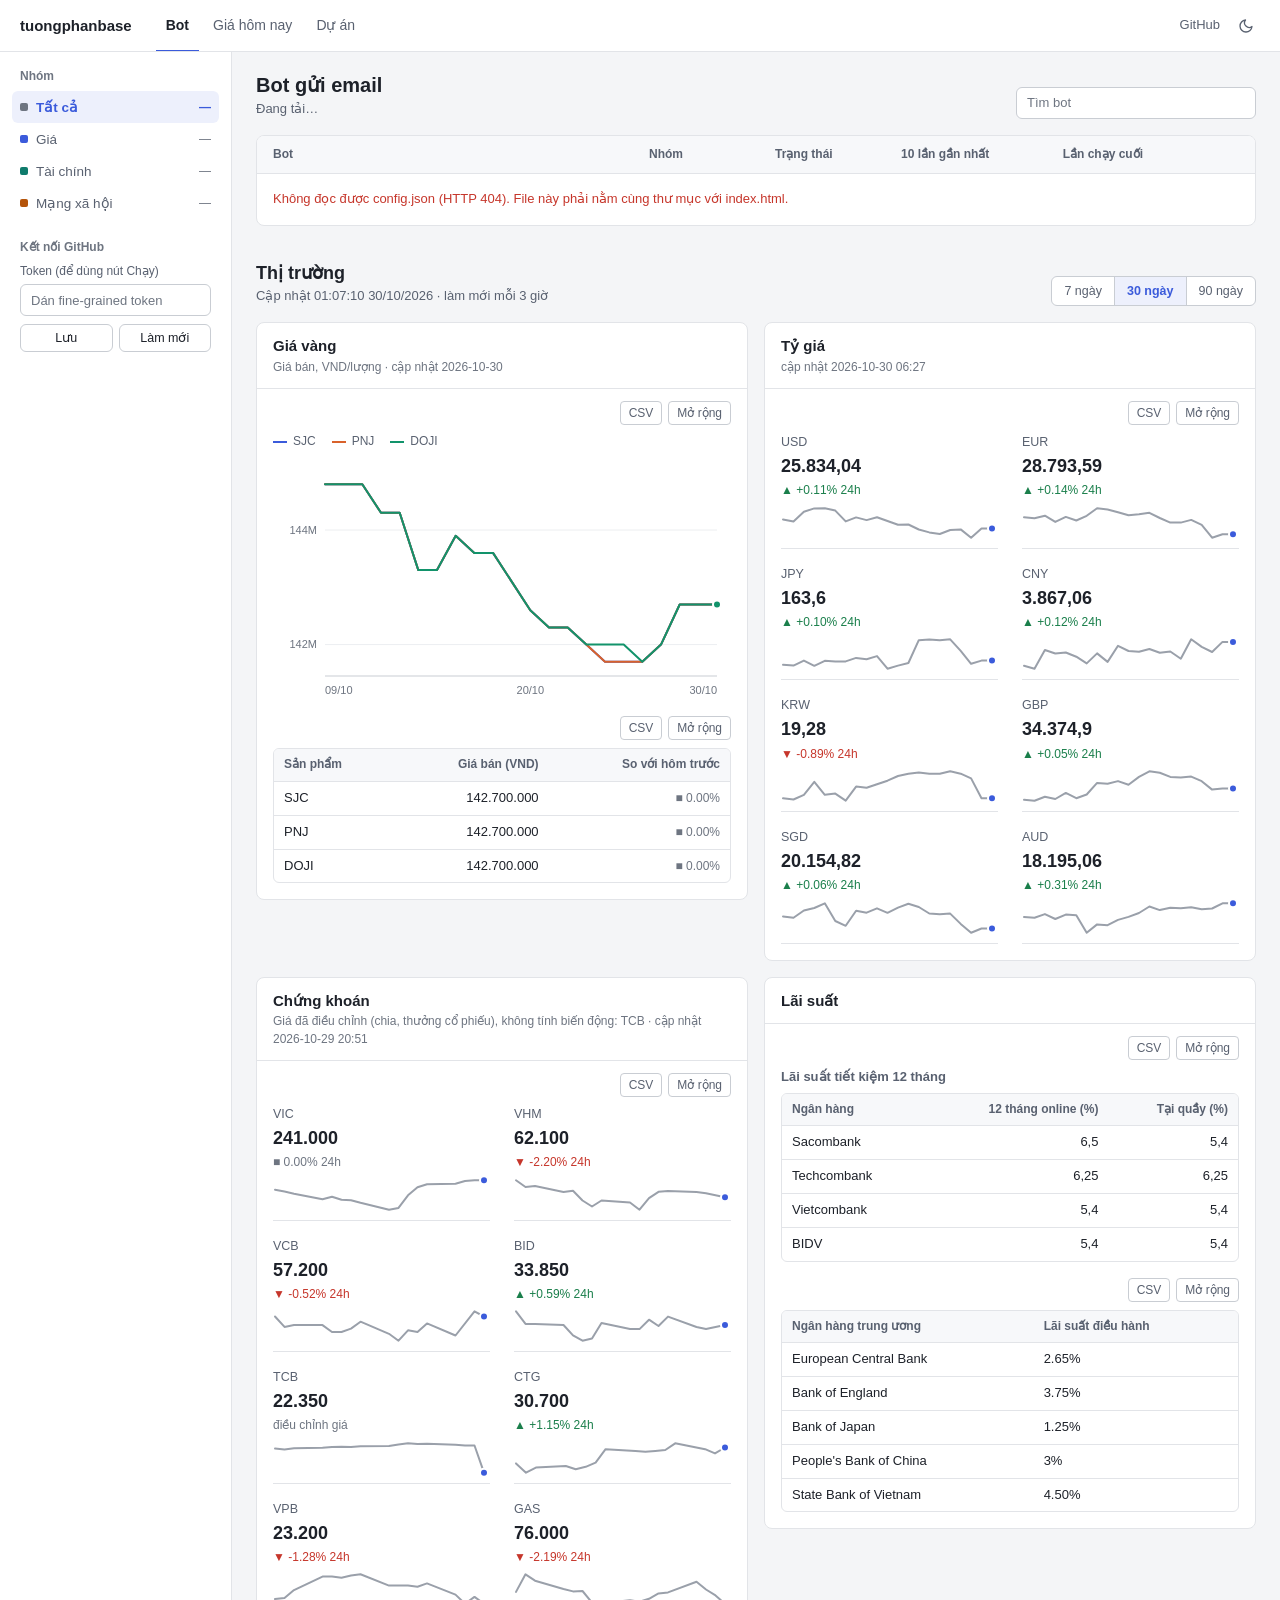
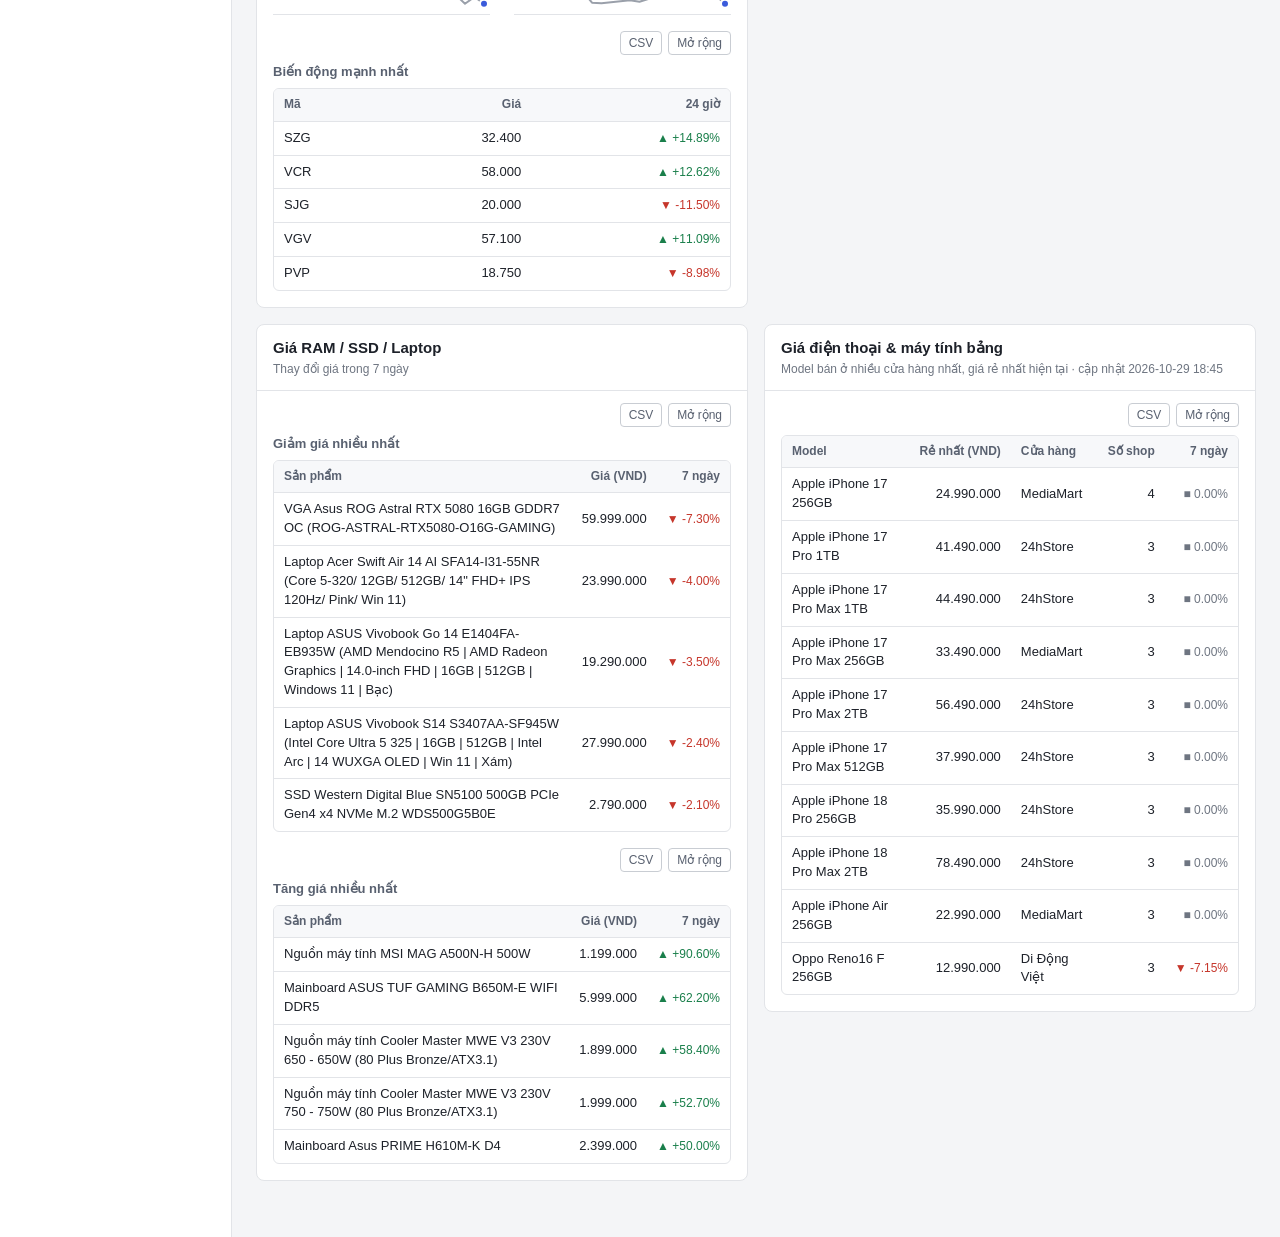
==== commit 17a7d40a: "Show bots that ran but sent no email A bot can finish green without sending anything (reddit when Re" ====
--- a/index.html
+++ b/index.html
@@ -525,19 +525,36 @@
   return data.workflow_runs || [];
 }
 
+// Statuses a bot writes to docs/latest.json when its run did the job or had nothing new.
+// Anything else (e.g. reddit's "blocked by Reddit ...") means a green run sent no email.
+const QUIET_STATUSES = ['ok', 'no new posts', 'no new memes'];
+
+async function fetchBotWarning(repo){
+  try{
+    const res = await fetch(`https://raw.githubusercontent.com/${OWNER}/${repo.name}/main/docs/latest.json?_=${Date.now()}`);
+    if(!res.ok) return null;
+    const status = (await res.json()).status;
+    return status && !QUIET_STATUSES.includes(status) ? status : null;
+  }catch(e){
+    return null;
+  }
+}
+
 async function loadRepo(repo){
   const row = document.getElementById(`row-${repo.name}`);
   try{
-    const runs = await fetchRuns(repo);
+    const [runs, warning] = await Promise.all([fetchRuns(repo), fetchBotWarning(repo)]);
     const latest = runs[0];
-    const info = conclusionInfo(latest);
+    let info = conclusionInfo(latest);
+    if(warning && info.cls === 'success') info = {cls:'warning', label:'Không gửi email'};
     row.querySelector('.meta').textContent = latest ? `#${latest.run_number} · ${EVENT_LABELS[latest.event] || latest.event}` : 'chưa có lần chạy nào';
     const statusCell = row.querySelector('.status-cell');
     statusCell.className = `tag status-cell ${info.cls}`;
     statusCell.textContent = info.label;
+    statusCell.title = warning ? `Bot báo: ${warning}` : '';
     row.querySelector('.cell-time').textContent = latest ? timeAgo(latest.run_started_at || latest.created_at) : '—';
     row.querySelector('.history').innerHTML = historyBars(runs);
-    row.dataset.statusSort = ({failure:0, pending:1, unknown:2, success:3})[info.cls] ?? 2;
+    row.dataset.statusSort = ({failure:0, warning:1, pending:1, unknown:2, success:3})[info.cls] ?? 2;
     row.dataset.timeSort = latest ? new Date(latest.run_started_at || latest.created_at).getTime() : 0;
     const btn = row.querySelector('.run-btn');
     btn.disabled = false;
--- a/theme.css
+++ b/theme.css
@@ -9,11 +9,11 @@
 
   --text:          #1D2129;
   --text-secondary:#596170;
-  --text-tertiary: #7E8592;
+  --text-tertiary: #6E7581;
 
-  --brand:         #1F5ED6;
-  --brand-dark:    #174BB0;
-  --brand-tint:    #EBF1FC;
+  --brand:         #3B5BDB;  /* Rework's accent, as noted from their product screenshots */
+  --brand-dark:    #2F4AC0;
+  --brand-tint:    #EDF0FC;
   --success:       #1A7F4B;
   --success-tint:  #E5F3EB;
   --danger:        #C6362B;
@@ -21,17 +21,17 @@
   --warning:       #9A5B06;
   --warning-tint:  #FCF2DF;
 
-  --cat-price:    #1F5ED6;
+  --cat-price:    #3B5BDB;
   --cat-finance:  #0F7B6C;
   --cat-social:   #B4540A;
 
   --radius-sm: 4px;
   --radius-md: 6px;
   --radius-lg: 8px;
-  --radius-pill: 4px;
+  --radius-pill: 999px;
 
   --shadow-card: none;
-  --focus-ring: rgba(31,94,214,.18);
+  --focus-ring: rgba(59,91,219,.18);
 
   --font-display: -apple-system, BlinkMacSystemFont, "Segoe UI", Roboto, "Helvetica Neue", Arial, sans-serif;
   --font-body:    -apple-system, BlinkMacSystemFont, "Segoe UI", Roboto, "Helvetica Neue", Arial, sans-serif;
@@ -48,9 +48,9 @@
   --text-secondary:#A3A9B3;
   --text-tertiary: #858B96;
 
-  --brand:         #6B9BF0;
-  --brand-dark:    #8EB3F4;
-  --brand-tint:    #1E2A40;
+  --brand:         #8497F0;
+  --brand-dark:    #A3B2F4;
+  --brand-tint:    #20263F;
   --success:       #4CC38A;
   --success-tint:  #17301F;
   --danger:        #EC6A5E;
@@ -58,11 +58,11 @@
   --warning:       #E0A43B;
   --warning-tint:  #33270F;
 
-  --cat-price:    #6B9BF0;
+  --cat-price:    #8497F0;
   --cat-finance:  #3DBFA9;
   --cat-social:   #E39A55;
 
-  --focus-ring: rgba(107,155,240,.25);
+  --focus-ring: rgba(132,151,240,.25);
 }
 
 /* ---------- Base ---------- */
@@ -146,10 +146,10 @@
 .range-tabs button:hover{color:var(--text);background:var(--surface-alt);}
 .range-tabs button[aria-pressed="true"]{color:var(--brand);background:var(--brand-tint);font-weight:600;}
 
-/* Status tag: tinted rectangle */
+/* Status tag: small pastel pill */
 .tag{
   display:inline-block;font-size:12px;font-weight:500;line-height:20px;
-  padding:0 8px;border-radius:var(--radius-sm);white-space:nowrap;
+  padding:0 9px;border-radius:var(--radius-pill);white-space:nowrap;
   background:var(--surface-alt);color:var(--text-secondary);
 }
 .tag.success{background:var(--success-tint);color:var(--success);}
--- a/markets.css
+++ b/markets.css
@@ -1,10 +1,10 @@
 /* ---------- Markets (charts from data/summary.json) ---------- */
 :root{
-  --series-1:#1F5ED6; --series-2:#D9622B; --series-3:#12936B; --series-4:#7A52C7; --series-5:#B98A0C;
+  --series-1:#3B5BDB; --series-2:#D9622B; --series-3:#12936B; --series-4:#7A52C7; --series-5:#B98A0C;
   --spark:#9AA0AA; --grid:#ECEEF1; --axis:#C9CDD3;
 }
 html[data-theme="dark"]{
-  --series-1:#6B9BF0; --series-2:#E4824F; --series-3:#3DBF8F; --series-4:#A58BEA; --series-5:#D9B13F;
+  --series-1:#8497F0; --series-2:#E4824F; --series-3:#3DBF8F; --series-4:#A58BEA; --series-5:#D9B13F;
   --spark:#6E747E; --grid:#262A30; --axis:#3D424A;
 }
 .markets{margin-top:36px;}
